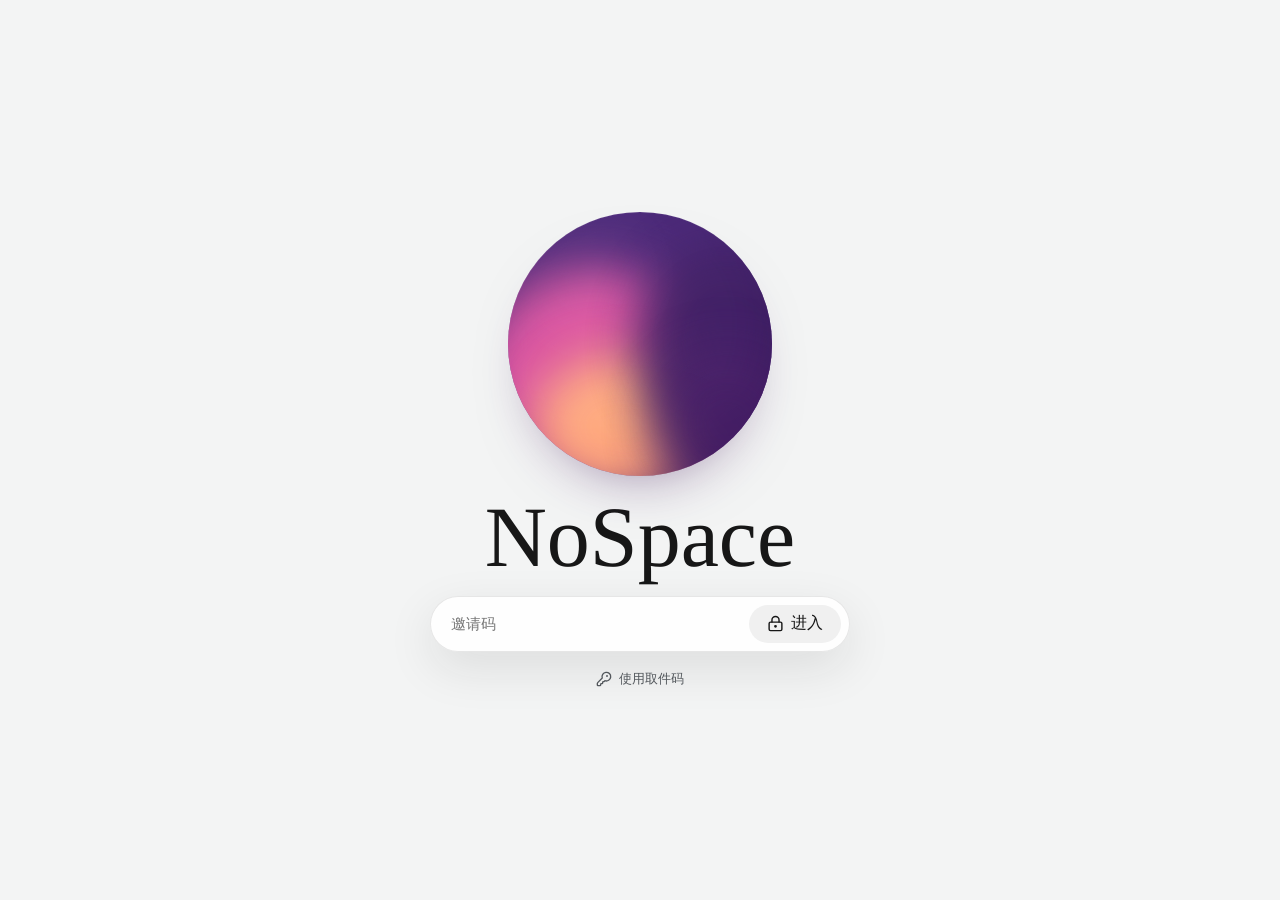
==== nospace/pickup/index.html @ 6bcacb7e "Deploy NoSpace gradient orb" ====
<!doctype html>
<html lang="zh-CN">
  <head>
    <meta charset="UTF-8" />
    <meta name="viewport" content="width=device-width, initial-scale=1.0" />
    <meta name="theme-color" content="#f3f4f4" />
    <meta name="description" content="NoSpace 数字取件码入口" />
    <title>NoSpace 取件</title>
    <script type="module" crossorigin src="/nospace/assets/main-B4549KjE.js"></script>
    <link rel="stylesheet" crossorigin href="/nospace/assets/main-Bkx-k-Bd.css">
  </head>
  <body>
    <div id="root"></div>
  </body>
</html>
---- nospace/assets/main-Bkx-k-Bd.css ----
:root{color-scheme:light;font-family:IBM Plex Sans,Avenir Next,PingFang SC,Hiragino Sans GB,sans-serif;background:#f3f4f4;color:#171717;font-synthesis:none;text-rendering:geometricPrecision;--surface: rgba(255, 255, 255, .94);--surface-quiet: rgba(247, 247, 247, .92);--ink-soft: #6f7377;--line: rgba(23, 23, 23, .1);--shadow: 0 18px 48px rgba(20, 20, 20, .08);--sharp-shadow: 0 10px 26px rgba(20, 20, 20, .09);--accent: #2f3237;--accent-soft: rgba(47, 50, 55, .13);--paper: #fbfbfb;--radius: 24px}*{box-sizing:border-box}body{margin:0;min-width:320px;min-height:100vh;background:#f3f4f4}button,input,textarea{font:inherit}button,a{-webkit-tap-highlight-color:transparent}button{border:0}.page-shell{width:min(1760px,calc(100% - 32px));margin:0 auto;padding:22px 0 42px}.login-shell{display:grid;width:min(100%,720px);min-height:100vh;margin:0 auto;padding:32px 20px;place-items:center}.login-panel{display:grid;width:min(100%,420px);justify-items:center;gap:18px}.login-panel h1{margin-top:4px;font-family:Optima,Palatino,serif;font-size:clamp(48px,12vw,86px);font-weight:500;letter-spacing:0;line-height:.92}.gradient-orb{--orb-pointer-x: 0px;--orb-pointer-y: 0px;position:relative;width:clamp(190px,44vw,264px);aspect-ratio:1;overflow:hidden;border-radius:50%;background:#4c2a79;box-shadow:0 28px 60px -34px #3e155694,inset 0 0 1px #fff6;isolation:isolate;transform:translateZ(0)}.orb-field,.orb-surface{position:absolute;display:block;pointer-events:none}.orb-field{border-radius:50%;filter:blur(24px);transition:transform .7s cubic-bezier(.22,1,.36,1);will-change:transform}.orb-field-pink{width:84%;height:74%;left:-13%;top:22%;background:#e85aa5;opacity:.92;transform:translate(calc(var(--orb-pointer-x) * -.55),calc(var(--orb-pointer-y) * -.55)) rotate(-22deg);animation:orb-pink-drift 11s ease-in-out infinite alternate}.orb-field-coral{width:67%;height:54%;left:10%;top:54%;background:#ffb283;opacity:.98;transform:translate(calc(var(--orb-pointer-x) * .9),calc(var(--orb-pointer-y) * .9));animation:orb-coral-drift 13s ease-in-out infinite alternate}.orb-field-violet{width:70%;height:75%;right:-18%;top:12%;background:#432267;opacity:.94;transform:translate(calc(var(--orb-pointer-x) * .35),calc(var(--orb-pointer-y) * .35));animation:orb-violet-drift 15s ease-in-out infinite alternate}.orb-field-shadow{width:58%;height:58%;right:-12%;bottom:-9%;background:#4b226a;opacity:.9;transform:translate(calc(var(--orb-pointer-x) * -.25),calc(var(--orb-pointer-y) * -.25))}.orb-surface{top:0;right:0;bottom:0;left:0;border-radius:inherit;background:radial-gradient(circle at 31% 24%,rgba(255,255,255,.1),transparent 34%),radial-gradient(circle at 50% 122%,rgba(38,9,61,.26),transparent 52%);box-shadow:inset 10px 12px 28px #ffffff0a,inset -14px -18px 34px #280c3d29;mix-blend-mode:soft-light}@keyframes orb-pink-drift{to{translate:6% -3%;scale:1.04}}@keyframes orb-coral-drift{to{translate:-4% -7%;scale:1.08}}@keyframes orb-violet-drift{to{translate:-5% 4%;scale:1.06}}@media(prefers-reduced-motion:reduce){.orb-field{animation:none;transition:none}}.login-invite{display:flex;width:100%;align-items:center;gap:8px;padding:8px;border:1px solid var(--line);border-radius:999px;background:#ffffffe6;box-shadow:0 16px 48px #1919191a;-webkit-backdrop-filter:blur(16px);backdrop-filter:blur(16px)}.login-invite input{min-width:0;flex:1;padding:0 12px;border:0;outline:0;background:transparent;color:#171717;font-size:15px}.login-invite button{flex:0 0 auto;padding:0 18px;background:#171717;color:#fff}.login-error{color:#8b241d;font-size:13px}.pickup-entry{display:inline-flex;align-items:center;gap:7px;color:#555a5f;font-size:13px;font-weight:700;text-decoration:none}.pickup-entry:hover{color:#171717}.pickup-shell{width:min(100%,720px)}.pickup-panel{display:grid;width:min(100%,420px);justify-items:center;gap:20px}.pickup-heading{display:grid;justify-items:center;gap:10px}.pickup-heading p,.pickup-heading h1{margin:0}.pickup-heading h1{font-family:Optima,Palatino,serif;font-size:clamp(48px,12vw,86px);font-weight:500;letter-spacing:0;line-height:.92}.pickup-heading p{color:var(--ink-soft);font-size:13px;font-weight:700}.pickup-form{display:flex;width:100%;align-items:center;gap:8px;padding:8px;border:1px solid var(--line);border-radius:999px;background:#ffffffe6;box-shadow:0 16px 48px #1919191a;-webkit-backdrop-filter:blur(16px);backdrop-filter:blur(16px)}.pickup-form input{min-width:0;flex:1;padding:0 12px;border:0;outline:0;background:transparent;color:#171717;font-size:17px;font-variant-numeric:tabular-nums;letter-spacing:0}.pickup-form button,.pickup-download{display:inline-flex;min-height:42px;align-items:center;justify-content:center;gap:8px;padding:0 18px;border-radius:999px;background:#171717;color:#fff;font-size:13px;font-weight:800;text-decoration:none}.pickup-form button:disabled{cursor:not-allowed;opacity:.45}.pickup-error{margin:-6px 0 0;color:#8b241d;font-size:13px}.pickup-result{display:flex;width:calc(100% - 24px);min-width:0;align-items:center;justify-content:space-between;gap:18px;padding:14px 0 0;border-top:1px solid rgba(23,23,23,.08)}.pickup-result>div{display:grid;min-width:0;gap:5px}.pickup-result small,.pickup-result p{margin:0;color:var(--ink-soft);font-size:12px}.pickup-download{min-height:38px;flex:0 0 auto;padding:0 15px}.pickup-back{margin-top:-2px}.restore-panel{gap:16px}.restore-indicator{display:inline-flex;align-items:center;gap:8px;min-height:34px;padding:0 14px;border:1px solid var(--line);border-radius:999px;background:#ffffffc7;color:#666a6f;font-size:13px;box-shadow:0 12px 34px #19191914;-webkit-backdrop-filter:blur(16px);backdrop-filter:blur(16px)}.top-strip{display:flex;align-items:center;justify-content:space-between;gap:18px;min-height:58px}.brand-block{display:flex;align-items:center;gap:12px}.mark{display:grid;width:38px;height:38px;place-items:center;border:1px solid var(--line);border-radius:50%;background:#ffffffd6;box-shadow:0 8px 24px #19191914;color:#202020;font-size:12px;font-weight:800;letter-spacing:0;text-transform:uppercase}h1,h2,h3,p{margin:0}.brand-block h1{font-family:Optima,Palatino,serif;font-size:clamp(24px,4vw,42px);font-weight:500;letter-spacing:0;line-height:.95}.brand-block p{margin-top:4px;color:var(--ink-soft);font-size:13px}.invite-form{display:flex;align-items:end;gap:8px;padding:8px;border:1px solid var(--line);border-radius:999px;background:#ffffffe0;box-shadow:0 10px 34px #19191917;-webkit-backdrop-filter:blur(16px);backdrop-filter:blur(16px)}.invite-form label{display:grid;gap:2px;min-width:210px;padding-left:10px}.invite-form span,.eyebrow{color:#73777b;font-size:11px;font-weight:800;letter-spacing:0;text-transform:uppercase}.invite-form input,.search-box input,.upload-tile textarea{width:100%;border:0;outline:0;background:transparent;color:#171717}.invite-form input{font-size:14px}.invite-form button,.login-invite button,.download-link,.icon-button,.text-upload-button{display:inline-flex;align-items:center;justify-content:center;gap:7px;min-height:38px;border-radius:999px;color:#171717;background:#f0f0f0;cursor:pointer;transition:transform .18s ease,background .18s ease,box-shadow .18s ease}.invite-form button{padding:0 16px;background:#171717;color:#fff}.invite-form button:hover,.login-invite button:hover,.download-link:hover,.icon-button:hover,.text-upload-button:hover{transform:translateY(-1px)}.invite-form button:disabled,.login-invite button:disabled,.icon-button:disabled,.text-upload-button:disabled{cursor:not-allowed;opacity:.55;transform:none}.canvas-board{position:relative;min-height:calc(100vh - 128px);margin-top:18px;padding:clamp(18px,4vw,34px);overflow:visible;border:1px solid rgba(23,23,23,.08);border-radius:28px;background:#f8f8f8c7;box-shadow:inset 0 1px #ffffffc7;transition:border-color .18s ease,box-shadow .18s ease}.canvas-board.drop-active{border-color:#17171752;box-shadow:inset 0 1px #ffffffc7,inset 0 0 0 2px var(--accent-soft)}.drag-overlay{position:absolute;z-index:8;top:0;right:0;bottom:0;left:0;display:grid;place-items:center;background:#f4f4f46b;-webkit-backdrop-filter:blur(18px);backdrop-filter:blur(18px);border-radius:inherit;clip-path:inset(0 round 28px);pointer-events:none}.drag-overlay:before{position:absolute;top:12px;right:12px;bottom:12px;left:12px;border:1px dashed rgba(23,23,23,.34);border-radius:22px;box-shadow:0 0 0 1px #ffffff57;content:""}.drag-overlay.is-active{animation:drag-overlay-in .16s ease-out both}.drag-overlay.is-leaving{animation:drag-overlay-out .22s ease-in both}.drag-overlay-icon{position:relative;z-index:1;display:grid;width:76px;height:76px;place-items:center;border:1px solid rgba(23,23,23,.08);border-radius:50%;background:#ffffffd6;color:#171717b8;box-shadow:0 18px 44px #19191929;-webkit-backdrop-filter:blur(12px);backdrop-filter:blur(12px)}.board-toolbar{position:relative;z-index:3;display:flex;align-items:center;justify-content:space-between;gap:12px;margin-bottom:22px}.session-pill,.search-box{display:inline-flex;align-items:center;gap:8px;min-height:38px;border:1px solid var(--line);border-radius:999px;background:#ffffffc7;box-shadow:0 8px 26px #19191912;-webkit-backdrop-filter:blur(12px);backdrop-filter:blur(12px)}.session-pill{padding:0 14px;color:#333;font-size:13px;font-weight:700}.tool-cluster{display:flex;align-items:center;gap:8px}.search-box{width:min(360px,45vw);padding:0 12px}.search-box input{min-width:0;font-size:13px}.icon-button{width:38px;height:38px;color:#202020}.icon-button.small{width:32px;height:32px;min-height:32px}.icon-button.danger{color:#8b241d;background:#8b241d12}.icon-button.danger:hover{background:#8b241d1f}.masonry{--tile-min: 245px;position:relative;z-index:2;display:grid;grid-template-columns:repeat(auto-fill,minmax(min(100%,var(--tile-min)),1fr));gap:18px;align-items:start}.masonry.is-packed{display:block}.masonry.is-packed>*{position:absolute;top:0;left:0;transition:transform .18s ease}.asset-card,.upload-placeholder,.upload-tile{display:block;width:100%;margin:0;break-inside:avoid;border:1px solid rgba(23,23,23,.08);border-radius:var(--radius);background:var(--surface);box-shadow:var(--shadow);-webkit-backdrop-filter:blur(18px);backdrop-filter:blur(18px)}.asset-card,.upload-placeholder{position:relative;overflow:hidden;padding:14px}.upload-placeholder{display:grid;min-height:104px;align-content:space-between;gap:14px;background:#fbfbfbf5}.upload-placeholder>*{position:relative;z-index:1}.upload-placeholder.status-error{background:linear-gradient(135deg,#ffffffb8,#8b241d0f),#fdf8f7eb}.upload-progress-track{position:relative;height:8px;overflow:hidden;border-radius:999px;background:#17171714}.upload-progress-track span{display:block;height:100%;border-radius:inherit;background:linear-gradient(90deg,#757a80,var(--accent));box-shadow:none;transition:width .22s ease}.upload-placeholder.status-error .upload-progress-track span{background:#8b241d;box-shadow:none}.upload-placeholder-error{overflow:hidden;color:#8b241d;font-size:12px;line-height:1.35;text-overflow:ellipsis;white-space:nowrap}.tone-1{background:#fffffff2}.tone-2{background:#f8f8f8f2}.tone-3{background:#fcfcfcf2}.tone-4{background:#f5f6f7f2}.asset-meta,.asset-footer,.asset-footer>div,.card-actions{display:flex;align-items:center}.asset-meta{justify-content:space-between;gap:12px;min-width:0;color:#777b80;font-size:11px;font-weight:650;line-height:1.2}.asset-name{display:flex;flex:1 1 auto;min-width:0;overflow:hidden;white-space:nowrap}.asset-title-stack{display:grid;min-width:0;flex:1 1 auto;gap:4px}.asset-original-name{min-width:0;overflow:hidden;color:#a2a5a8;font-size:10px;font-weight:500;line-height:1.2;text-overflow:ellipsis;white-space:nowrap}.asset-name-base{min-width:0;overflow:hidden;text-overflow:ellipsis;white-space:nowrap}.asset-name-extension{flex:0 0 auto}.asset-meta time{flex:0 0 auto;color:#8a8e93;white-space:nowrap}.asset-preview{display:grid;min-height:128px;margin:12px 0;place-items:center;overflow:hidden;border-radius:18px;background:#f2f2f2}.image-preview{display:block;min-height:0;background:transparent}.image-preview img{display:block;width:100%;height:auto}.asset-note,.text-preview{margin:12px 0 0;color:#40444a;font-size:13px;line-height:1.45}.text-preview{display:-webkit-box;max-height:12.8em;overflow:hidden;padding:3px 2px 0;white-space:pre-wrap;overflow-wrap:anywhere;-webkit-box-orient:vertical;-webkit-line-clamp:9;font-family:SFMono-Regular,Menlo,PingFang SC,monospace}.asset-footer{justify-content:space-between;gap:12px;margin-top:18px}.asset-footer>div:first-child{min-width:0;gap:7px}.asset-footer strong,.asset-footer small{display:block}.asset-footer strong{max-width:92px;overflow:hidden;font-size:12px;text-overflow:ellipsis;white-space:nowrap}.asset-footer small{color:#73777b;font-size:11px}.source-dot{width:8px;height:8px;flex:0 0 8px;border-radius:50%;background:#8b9096;box-shadow:0 0 0 4px #1717170f}.card-actions{flex:0 0 auto;gap:6px}.download-link{min-height:32px;padding:0 10px;color:#171717;font-size:12px;font-weight:800;text-decoration:none}.download-link.disabled{cursor:default;opacity:.45;pointer-events:none}.pickup-code{min-width:54px;color:#555a5f;font-family:IBM Plex Mono,monospace;font-size:11px;font-weight:800;letter-spacing:0}.upload-tile{padding:12px;background:#fafafaf2}.drop-zone{display:grid;min-height:180px;place-items:center;padding:18px;border:1px dashed rgba(23,23,23,.2);border-radius:20px;background:#f5f5f5;cursor:pointer;text-align:center;transition:border-color .18s ease,transform .18s ease,background .18s ease}.drop-zone input{display:none}.drop-zone.dragging{border-color:#171717;transform:translateY(-2px)}.upload-symbol{display:grid;width:54px;height:54px;margin-bottom:8px;place-items:center;border-radius:50%;background:#ffffffd1;box-shadow:var(--sharp-shadow)}.drop-zone strong{font-size:17px}.drop-zone small{margin-top:5px;color:var(--ink-soft);font-size:12px}.upload-tile textarea{min-height:82px;margin-top:10px;padding:11px;resize:vertical;border:1px solid rgba(23,23,23,.08);border-radius:18px;background:#ffffffa8}.text-upload-button{width:100%;margin-top:8px;background:#171717;color:#fff;font-size:13px;font-weight:800}.empty-state,.notice{position:relative;z-index:4;display:flex;align-items:center;gap:9px;width:fit-content;margin:18px auto 0;padding:10px 14px;border-radius:999px;background:#ffffffbd;color:#333;box-shadow:0 12px 36px #19191917;font-size:13px}.notice.error,.tile-error{color:#8b241d}.asset-card-content{transition:filter .16s ease,opacity .16s ease,transform .16s ease}.asset-card.is-confirming-delete .asset-card-content{filter:blur(7px);opacity:.38;transform:scale(.985);pointer-events:none;-webkit-user-select:none;user-select:none}.asset-delete-confirm{position:absolute;z-index:2;top:0;right:0;bottom:0;left:0;display:grid;align-content:center;justify-items:center;gap:8px;padding:18px;background:#f8f8f847;animation:delete-confirm-in .15s ease-out both}.asset-delete-confirm-button,.asset-delete-cancel-button{display:inline-flex;align-items:center;justify-content:center;cursor:pointer}.asset-delete-confirm-button{gap:7px;min-height:38px;padding:0 16px;border-radius:999px;background:#242424;color:#fff;box-shadow:0 8px 24px #14141429;font-size:12px;font-weight:750}.asset-delete-cancel-button{min-height:28px;padding:0 10px;background:transparent;color:#64686c;font-size:11px}.asset-delete-confirm button:disabled{cursor:not-allowed;opacity:.58}.asset-delete-confirm p{max-width:100%;color:#8b241d;font-size:11px;line-height:1.35;text-align:center}.tile-error{margin-top:8px;font-size:12px}.spin{animation:spin .9s linear infinite}.sr-only{position:absolute;width:1px;height:1px;padding:0;overflow:hidden;clip:rect(0,0,0,0);white-space:nowrap;border:0}@keyframes spin{to{transform:rotate(360deg)}}@keyframes drag-overlay-in{0%{opacity:0;transform:scale(.99)}to{opacity:1;transform:scale(1)}}@keyframes drag-overlay-out{0%{opacity:1;transform:scale(1)}to{opacity:0;transform:scale(1.01)}}@keyframes delete-confirm-in{0%{opacity:0;transform:scale(.98)}to{opacity:1;transform:scale(1)}}@media(max-width:1020px){.masonry{--tile-min: 220px}}@media(min-width:1680px){.page-shell{width:min(1920px,calc(100% - 56px))}.masonry{--tile-min: 250px;gap:20px}.canvas-board{padding:34px}}@media(max-width:1280px){.page-shell{width:min(1180px,calc(100% - 32px))}.masonry{--tile-min: 230px}}@media(max-width:760px){.page-shell{width:min(100% - 20px,720px);padding-top:12px}.top-strip,.board-toolbar{align-items:stretch;flex-direction:column}.invite-form{width:100%;border-radius:12px}.invite-form label{min-width:0}.tool-cluster,.search-box{width:100%}.masonry{--tile-min: 210px;gap:12px}}@media(max-width:520px){.pickup-form{align-items:stretch;flex-direction:column;border-radius:16px}.pickup-form input{min-height:42px;text-align:center}.pickup-form button{width:100%}.pickup-result{width:calc(100% - 16px)}.masonry{--tile-min: 100%}.canvas-board{padding:12px}.invite-form{align-items:stretch;flex-direction:column;border-radius:14px}.invite-form button{width:100%}.login-invite{align-items:stretch;flex-direction:column;border-radius:16px}.login-invite input{min-height:42px;text-align:center}.login-invite button{width:100%}.board-footer{flex-direction:column}}@media(prefers-reduced-motion:reduce){.asset-delete-confirm{animation:none}}
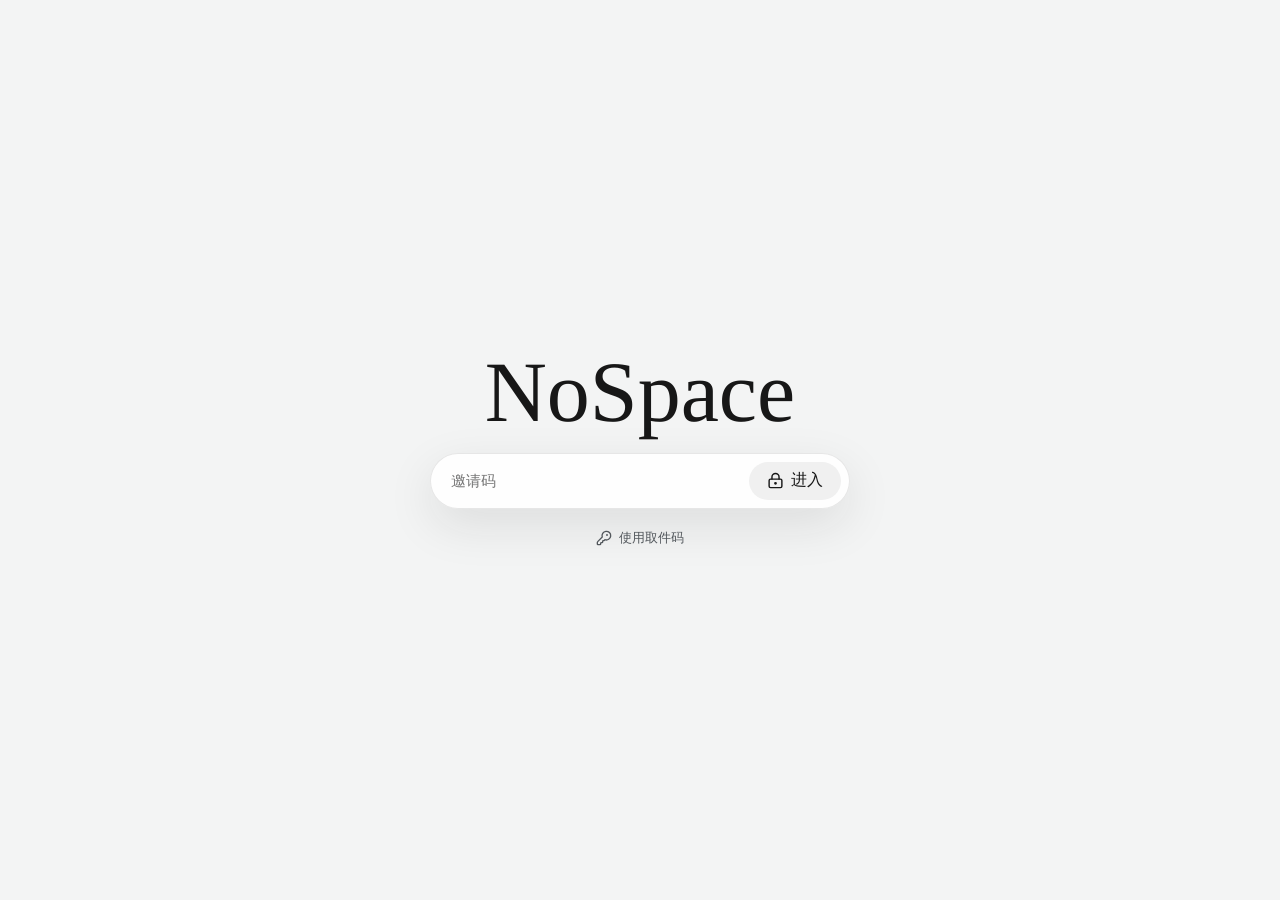
==== commit 765039c9: "Release anonymous numeric pickup" ====
--- a/nospace/pickup/index.html
+++ b/nospace/pickup/index.html
@@ -6,8 +6,8 @@
     <meta name="theme-color" content="#f3f4f4" />
     <meta name="description" content="NoSpace 数字取件码入口" />
     <title>NoSpace 取件</title>
-    <script type="module" crossorigin src="/nospace/assets/main-B4549KjE.js"></script>
-    <link rel="stylesheet" crossorigin href="/nospace/assets/main-Bkx-k-Bd.css">
+    <script type="module" crossorigin src="/nospace/assets/main-BQNQ-06p.js"></script>
+    <link rel="stylesheet" crossorigin href="/nospace/assets/main-dasbeh0E.css">
   </head>
   <body>
     <div id="root"></div>
--- a/nospace/assets/main-dasbeh0E.css
+++ b/nospace/assets/main-dasbeh0E.css
@@ -0,0 +1 @@
+:root{color-scheme:light;font-family:IBM Plex Sans,Avenir Next,PingFang SC,Hiragino Sans GB,sans-serif;background:#f3f4f4;color:#171717;font-synthesis:none;text-rendering:geometricPrecision;--surface: rgba(255, 255, 255, .94);--surface-quiet: rgba(247, 247, 247, .92);--ink-soft: #6f7377;--line: rgba(23, 23, 23, .1);--shadow: 0 18px 48px rgba(20, 20, 20, .08);--sharp-shadow: 0 10px 26px rgba(20, 20, 20, .09);--accent: #2f3237;--accent-soft: rgba(47, 50, 55, .13);--paper: #fbfbfb;--radius: 24px}*{box-sizing:border-box}body{margin:0;min-width:320px;min-height:100vh;background:#f3f4f4}button,input,textarea{font:inherit}button,a{-webkit-tap-highlight-color:transparent}button{border:0}.page-shell{width:min(1760px,calc(100% - 32px));margin:0 auto;padding:22px 0 42px}.login-shell{display:grid;width:min(100%,720px);min-height:100vh;margin:0 auto;padding:32px 20px;place-items:center}.login-panel{display:grid;width:min(100%,420px);justify-items:center;gap:20px}.login-panel h1{font-family:Optima,Palatino,serif;font-size:clamp(48px,12vw,86px);font-weight:500;letter-spacing:0;line-height:.92}.login-invite{display:flex;width:100%;align-items:center;gap:8px;padding:8px;border:1px solid var(--line);border-radius:999px;background:#ffffffe6;box-shadow:0 16px 48px #1919191a;-webkit-backdrop-filter:blur(16px);backdrop-filter:blur(16px)}.login-invite input{min-width:0;flex:1;padding:0 12px;border:0;outline:0;background:transparent;color:#171717;font-size:15px}.login-invite button{flex:0 0 auto;padding:0 18px;background:#171717;color:#fff}.login-error{color:#8b241d;font-size:13px}.pickup-entry{display:inline-flex;align-items:center;gap:7px;color:#555a5f;font-size:13px;font-weight:700;text-decoration:none}.pickup-entry:hover{color:#171717}.pickup-shell{width:min(100%,720px)}.pickup-panel{display:grid;width:min(100%,420px);justify-items:center;gap:20px}.pickup-heading{display:grid;justify-items:center;gap:10px}.pickup-heading p,.pickup-heading h1{margin:0}.pickup-heading h1{font-family:Optima,Palatino,serif;font-size:clamp(48px,12vw,86px);font-weight:500;letter-spacing:0;line-height:.92}.pickup-heading p{color:var(--ink-soft);font-size:13px;font-weight:700}.pickup-form{display:flex;width:100%;align-items:center;gap:8px;padding:8px;border:1px solid var(--line);border-radius:999px;background:#ffffffe6;box-shadow:0 16px 48px #1919191a;-webkit-backdrop-filter:blur(16px);backdrop-filter:blur(16px)}.pickup-form input{min-width:0;flex:1;padding:0 12px;border:0;outline:0;background:transparent;color:#171717;font-size:17px;font-variant-numeric:tabular-nums;letter-spacing:0}.pickup-form button,.pickup-download{display:inline-flex;min-height:42px;align-items:center;justify-content:center;gap:8px;padding:0 18px;border-radius:999px;background:#171717;color:#fff;font-size:13px;font-weight:800;text-decoration:none}.pickup-form button:disabled{cursor:not-allowed;opacity:.45}.pickup-error{margin:-6px 0 0;color:#8b241d;font-size:13px}.pickup-result{display:flex;width:calc(100% - 24px);min-width:0;align-items:center;justify-content:space-between;gap:18px;padding:14px 0 0;border-top:1px solid rgba(23,23,23,.08)}.pickup-result>div{display:grid;min-width:0;gap:5px}.pickup-result small,.pickup-result p{margin:0;color:var(--ink-soft);font-size:12px}.pickup-download{min-height:38px;flex:0 0 auto;padding:0 15px}.pickup-back{margin-top:-2px}.restore-panel{gap:16px}.restore-indicator{display:inline-flex;align-items:center;gap:8px;min-height:34px;padding:0 14px;border:1px solid var(--line);border-radius:999px;background:#ffffffc7;color:#666a6f;font-size:13px;box-shadow:0 12px 34px #19191914;-webkit-backdrop-filter:blur(16px);backdrop-filter:blur(16px)}.top-strip{display:flex;align-items:center;justify-content:space-between;gap:18px;min-height:58px}.brand-block{display:flex;align-items:center;gap:12px}.mark{display:grid;width:38px;height:38px;place-items:center;border:1px solid var(--line);border-radius:50%;background:#ffffffd6;box-shadow:0 8px 24px #19191914;color:#202020;font-size:12px;font-weight:800;letter-spacing:0;text-transform:uppercase}h1,h2,h3,p{margin:0}.brand-block h1{font-family:Optima,Palatino,serif;font-size:clamp(24px,4vw,42px);font-weight:500;letter-spacing:0;line-height:.95}.brand-block p{margin-top:4px;color:var(--ink-soft);font-size:13px}.invite-form{display:flex;align-items:end;gap:8px;padding:8px;border:1px solid var(--line);border-radius:999px;background:#ffffffe0;box-shadow:0 10px 34px #19191917;-webkit-backdrop-filter:blur(16px);backdrop-filter:blur(16px)}.invite-form label{display:grid;gap:2px;min-width:210px;padding-left:10px}.invite-form span,.eyebrow{color:#73777b;font-size:11px;font-weight:800;letter-spacing:0;text-transform:uppercase}.invite-form input,.search-box input,.upload-tile textarea{width:100%;border:0;outline:0;background:transparent;color:#171717}.invite-form input{font-size:14px}.invite-form button,.login-invite button,.download-link,.icon-button,.text-upload-button{display:inline-flex;align-items:center;justify-content:center;gap:7px;min-height:38px;border-radius:999px;color:#171717;background:#f0f0f0;cursor:pointer;transition:transform .18s ease,background .18s ease,box-shadow .18s ease}.invite-form button{padding:0 16px;background:#171717;color:#fff}.invite-form button:hover,.login-invite button:hover,.download-link:hover,.icon-button:hover,.text-upload-button:hover{transform:translateY(-1px)}.invite-form button:disabled,.login-invite button:disabled,.icon-button:disabled,.text-upload-button:disabled{cursor:not-allowed;opacity:.55;transform:none}.canvas-board{position:relative;min-height:calc(100vh - 128px);margin-top:18px;padding:clamp(18px,4vw,34px);overflow:visible;border:1px solid rgba(23,23,23,.08);border-radius:28px;background:#f8f8f8c7;box-shadow:inset 0 1px #ffffffc7;transition:border-color .18s ease,box-shadow .18s ease}.canvas-board.drop-active{border-color:#17171752;box-shadow:inset 0 1px #ffffffc7,inset 0 0 0 2px var(--accent-soft)}.drag-overlay{position:absolute;z-index:8;top:0;right:0;bottom:0;left:0;display:grid;place-items:center;background:#f4f4f46b;-webkit-backdrop-filter:blur(18px);backdrop-filter:blur(18px);border-radius:inherit;clip-path:inset(0 round 28px);pointer-events:none}.drag-overlay:before{position:absolute;top:12px;right:12px;bottom:12px;left:12px;border:1px dashed rgba(23,23,23,.34);border-radius:22px;box-shadow:0 0 0 1px #ffffff57;content:""}.drag-overlay.is-active{animation:drag-overlay-in .16s ease-out both}.drag-overlay.is-leaving{animation:drag-overlay-out .22s ease-in both}.drag-overlay-icon{position:relative;z-index:1;display:grid;width:76px;height:76px;place-items:center;border:1px solid rgba(23,23,23,.08);border-radius:50%;background:#ffffffd6;color:#171717b8;box-shadow:0 18px 44px #19191929;-webkit-backdrop-filter:blur(12px);backdrop-filter:blur(12px)}.board-toolbar{position:relative;z-index:3;display:flex;align-items:center;justify-content:space-between;gap:12px;margin-bottom:22px}.session-pill,.search-box{display:inline-flex;align-items:center;gap:8px;min-height:38px;border:1px solid var(--line);border-radius:999px;background:#ffffffc7;box-shadow:0 8px 26px #19191912;-webkit-backdrop-filter:blur(12px);backdrop-filter:blur(12px)}.session-pill{padding:0 14px;color:#333;font-size:13px;font-weight:700}.tool-cluster{display:flex;align-items:center;gap:8px}.search-box{width:min(360px,45vw);padding:0 12px}.search-box input{min-width:0;font-size:13px}.icon-button{width:38px;height:38px;color:#202020}.icon-button.small{width:32px;height:32px;min-height:32px}.icon-button.danger{color:#8b241d;background:#8b241d12}.icon-button.danger:hover{background:#8b241d1f}.masonry{--tile-min: 245px;position:relative;z-index:2;display:grid;grid-template-columns:repeat(auto-fill,minmax(min(100%,var(--tile-min)),1fr));gap:18px;align-items:start}.masonry.is-packed{display:block}.masonry.is-packed>*{position:absolute;top:0;left:0;transition:transform .18s ease}.asset-card,.upload-placeholder,.upload-tile{display:block;width:100%;margin:0;break-inside:avoid;border:1px solid rgba(23,23,23,.08);border-radius:var(--radius);background:var(--surface);box-shadow:var(--shadow);-webkit-backdrop-filter:blur(18px);backdrop-filter:blur(18px)}.asset-card,.upload-placeholder{position:relative;overflow:hidden;padding:14px}.upload-placeholder{display:grid;min-height:104px;align-content:space-between;gap:14px;background:#fbfbfbf5}.upload-placeholder>*{position:relative;z-index:1}.upload-placeholder.status-error{background:linear-gradient(135deg,#ffffffb8,#8b241d0f),#fdf8f7eb}.upload-progress-track{position:relative;height:8px;overflow:hidden;border-radius:999px;background:#17171714}.upload-progress-track span{display:block;height:100%;border-radius:inherit;background:linear-gradient(90deg,#757a80,var(--accent));box-shadow:none;transition:width .22s ease}.upload-placeholder.status-error .upload-progress-track span{background:#8b241d;box-shadow:none}.upload-placeholder-error{overflow:hidden;color:#8b241d;font-size:12px;line-height:1.35;text-overflow:ellipsis;white-space:nowrap}.tone-1{background:#fffffff2}.tone-2{background:#f8f8f8f2}.tone-3{background:#fcfcfcf2}.tone-4{background:#f5f6f7f2}.asset-meta,.asset-footer,.asset-footer>div,.card-actions{display:flex;align-items:center}.asset-meta{justify-content:space-between;gap:12px;min-width:0;color:#777b80;font-size:11px;font-weight:650;line-height:1.2}.asset-name{display:flex;flex:1 1 auto;min-width:0;overflow:hidden;white-space:nowrap}.asset-title-stack{display:grid;min-width:0;flex:1 1 auto;gap:4px}.asset-original-name{min-width:0;overflow:hidden;color:#a2a5a8;font-size:10px;font-weight:500;line-height:1.2;text-overflow:ellipsis;white-space:nowrap}.asset-name-base{min-width:0;overflow:hidden;text-overflow:ellipsis;white-space:nowrap}.asset-name-extension{flex:0 0 auto}.asset-meta time{flex:0 0 auto;color:#8a8e93;white-space:nowrap}.asset-preview{display:grid;min-height:128px;margin:12px 0;place-items:center;overflow:hidden;border-radius:18px;background:#f2f2f2}.image-preview{display:block;min-height:0;background:transparent}.image-preview img{display:block;width:100%;height:auto}.asset-note,.text-preview{margin:12px 0 0;color:#40444a;font-size:13px;line-height:1.45}.text-preview{display:-webkit-box;max-height:12.8em;overflow:hidden;padding:3px 2px 0;white-space:pre-wrap;overflow-wrap:anywhere;-webkit-box-orient:vertical;-webkit-line-clamp:9;font-family:SFMono-Regular,Menlo,PingFang SC,monospace}.asset-footer{justify-content:space-between;gap:12px;margin-top:18px}.asset-footer>div:first-child{min-width:0;gap:7px}.asset-footer strong,.asset-footer small{display:block}.asset-footer strong{max-width:92px;overflow:hidden;font-size:12px;text-overflow:ellipsis;white-space:nowrap}.asset-footer small{color:#73777b;font-size:11px}.source-dot{width:8px;height:8px;flex:0 0 8px;border-radius:50%;background:#8b9096;box-shadow:0 0 0 4px #1717170f}.card-actions{flex:0 0 auto;gap:6px}.download-link{min-height:32px;padding:0 10px;color:#171717;font-size:12px;font-weight:800;text-decoration:none}.download-link.disabled{cursor:default;opacity:.45;pointer-events:none}.pickup-code{min-width:54px;color:#555a5f;font-family:IBM Plex Mono,monospace;font-size:11px;font-weight:800;letter-spacing:0}.upload-tile{padding:12px;background:#fafafaf2}.drop-zone{display:grid;min-height:180px;place-items:center;padding:18px;border:1px dashed rgba(23,23,23,.2);border-radius:20px;background:#f5f5f5;cursor:pointer;text-align:center;transition:border-color .18s ease,transform .18s ease,background .18s ease}.drop-zone input{display:none}.drop-zone.dragging{border-color:#171717;transform:translateY(-2px)}.upload-symbol{display:grid;width:54px;height:54px;margin-bottom:8px;place-items:center;border-radius:50%;background:#ffffffd1;box-shadow:var(--sharp-shadow)}.drop-zone strong{font-size:17px}.drop-zone small{margin-top:5px;color:var(--ink-soft);font-size:12px}.upload-tile textarea{min-height:82px;margin-top:10px;padding:11px;resize:vertical;border:1px solid rgba(23,23,23,.08);border-radius:18px;background:#ffffffa8}.text-upload-button{width:100%;margin-top:8px;background:#171717;color:#fff;font-size:13px;font-weight:800}.empty-state,.notice{position:relative;z-index:4;display:flex;align-items:center;gap:9px;width:fit-content;margin:18px auto 0;padding:10px 14px;border-radius:999px;background:#ffffffbd;color:#333;box-shadow:0 12px 36px #19191917;font-size:13px}.notice.error,.tile-error{color:#8b241d}.asset-card-content{transition:filter .16s ease,opacity .16s ease,transform .16s ease}.asset-card.is-confirming-delete .asset-card-content{filter:blur(7px);opacity:.38;transform:scale(.985);pointer-events:none;-webkit-user-select:none;user-select:none}.asset-delete-confirm{position:absolute;z-index:2;top:0;right:0;bottom:0;left:0;display:grid;align-content:center;justify-items:center;gap:8px;padding:18px;background:#f8f8f847;animation:delete-confirm-in .15s ease-out both}.asset-delete-confirm-button,.asset-delete-cancel-button{display:inline-flex;align-items:center;justify-content:center;cursor:pointer}.asset-delete-confirm-button{gap:7px;min-height:38px;padding:0 16px;border-radius:999px;background:#242424;color:#fff;box-shadow:0 8px 24px #14141429;font-size:12px;font-weight:750}.asset-delete-cancel-button{min-height:28px;padding:0 10px;background:transparent;color:#64686c;font-size:11px}.asset-delete-confirm button:disabled{cursor:not-allowed;opacity:.58}.asset-delete-confirm p{max-width:100%;color:#8b241d;font-size:11px;line-height:1.35;text-align:center}.tile-error{margin-top:8px;font-size:12px}.spin{animation:spin .9s linear infinite}.sr-only{position:absolute;width:1px;height:1px;padding:0;overflow:hidden;clip:rect(0,0,0,0);white-space:nowrap;border:0}@keyframes spin{to{transform:rotate(360deg)}}@keyframes drag-overlay-in{0%{opacity:0;transform:scale(.99)}to{opacity:1;transform:scale(1)}}@keyframes drag-overlay-out{0%{opacity:1;transform:scale(1)}to{opacity:0;transform:scale(1.01)}}@keyframes delete-confirm-in{0%{opacity:0;transform:scale(.98)}to{opacity:1;transform:scale(1)}}@media(max-width:1020px){.masonry{--tile-min: 220px}}@media(min-width:1680px){.page-shell{width:min(1920px,calc(100% - 56px))}.masonry{--tile-min: 250px;gap:20px}.canvas-board{padding:34px}}@media(max-width:1280px){.page-shell{width:min(1180px,calc(100% - 32px))}.masonry{--tile-min: 230px}}@media(max-width:760px){.page-shell{width:min(100% - 20px,720px);padding-top:12px}.top-strip,.board-toolbar{align-items:stretch;flex-direction:column}.invite-form{width:100%;border-radius:12px}.invite-form label{min-width:0}.tool-cluster,.search-box{width:100%}.masonry{--tile-min: 210px;gap:12px}}@media(max-width:520px){.pickup-form{align-items:stretch;flex-direction:column;border-radius:16px}.pickup-form input{min-height:42px;text-align:center}.pickup-form button{width:100%}.pickup-result{width:calc(100% - 16px)}.masonry{--tile-min: 100%}.canvas-board{padding:12px}.invite-form{align-items:stretch;flex-direction:column;border-radius:14px}.invite-form button{width:100%}.login-invite{align-items:stretch;flex-direction:column;border-radius:16px}.login-invite input{min-height:42px;text-align:center}.login-invite button{width:100%}.board-footer{flex-direction:column}}@media(prefers-reduced-motion:reduce){.asset-delete-confirm{animation:none}}
